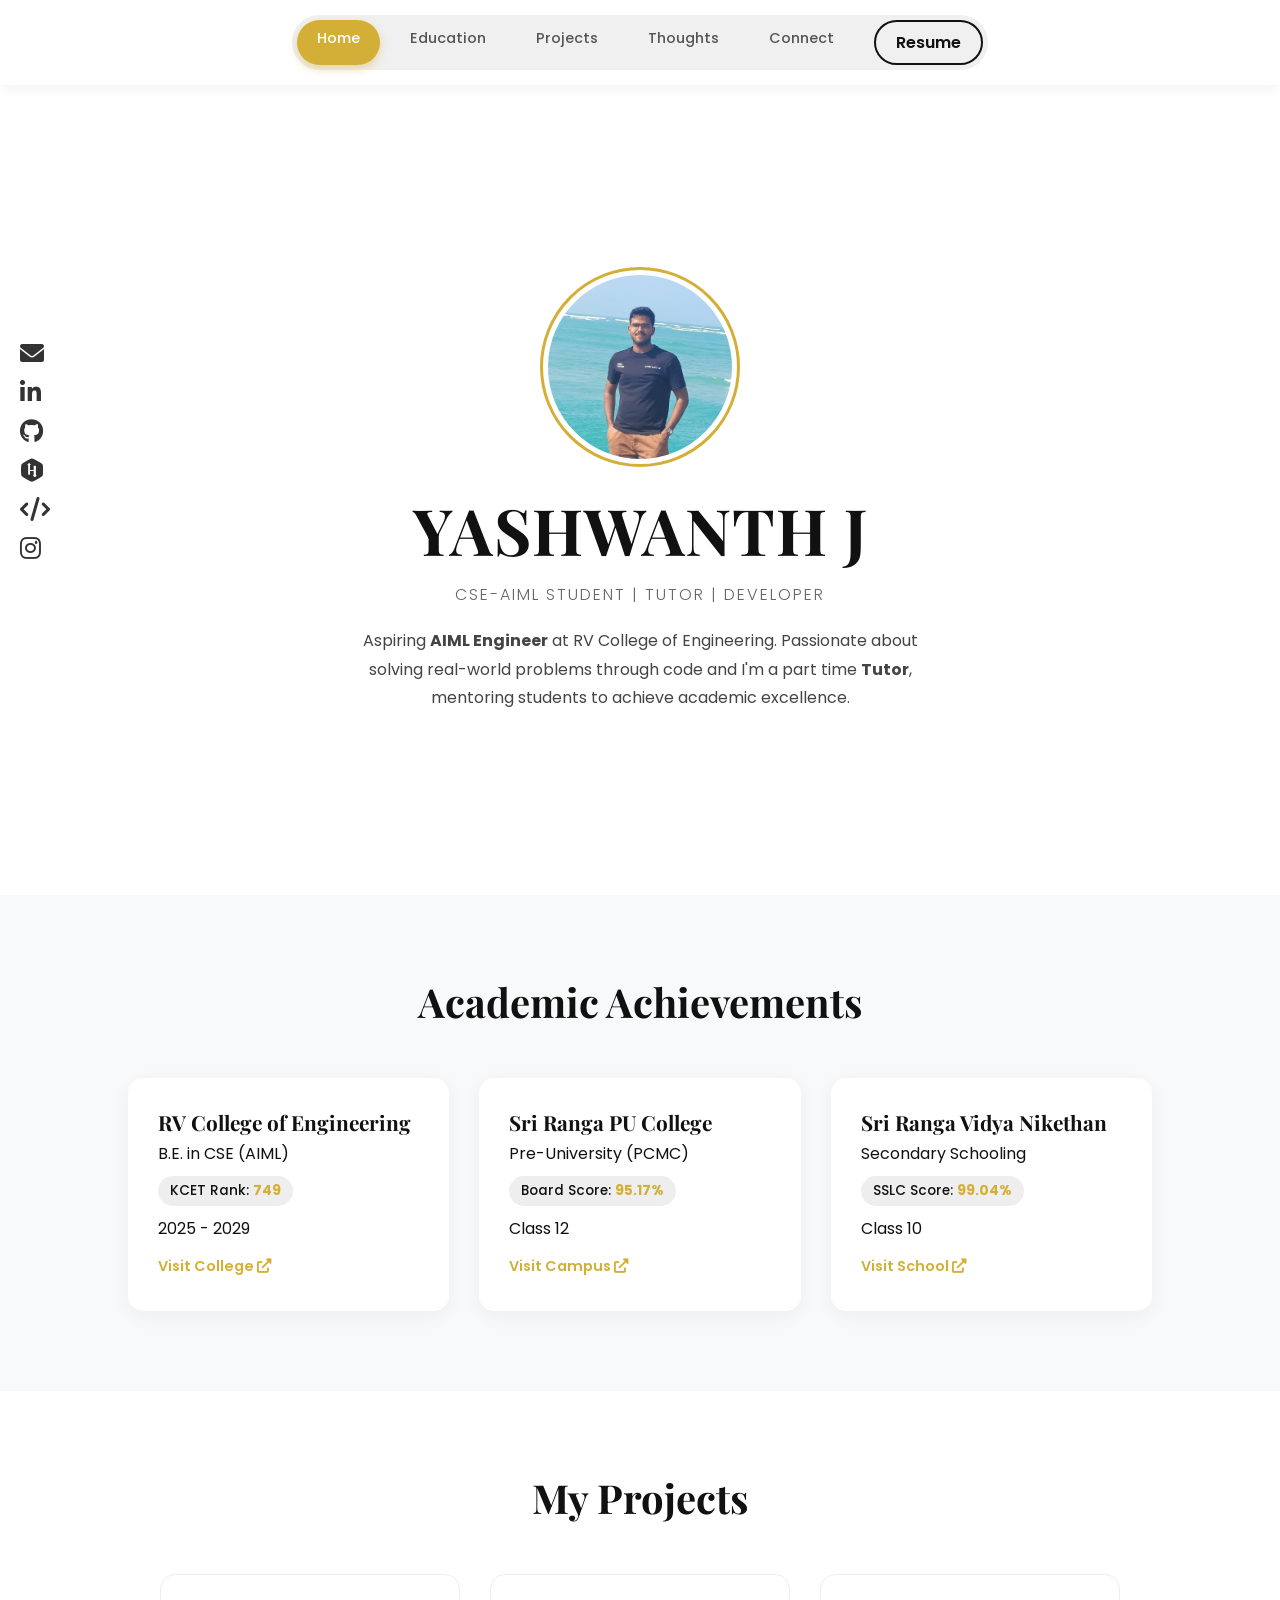
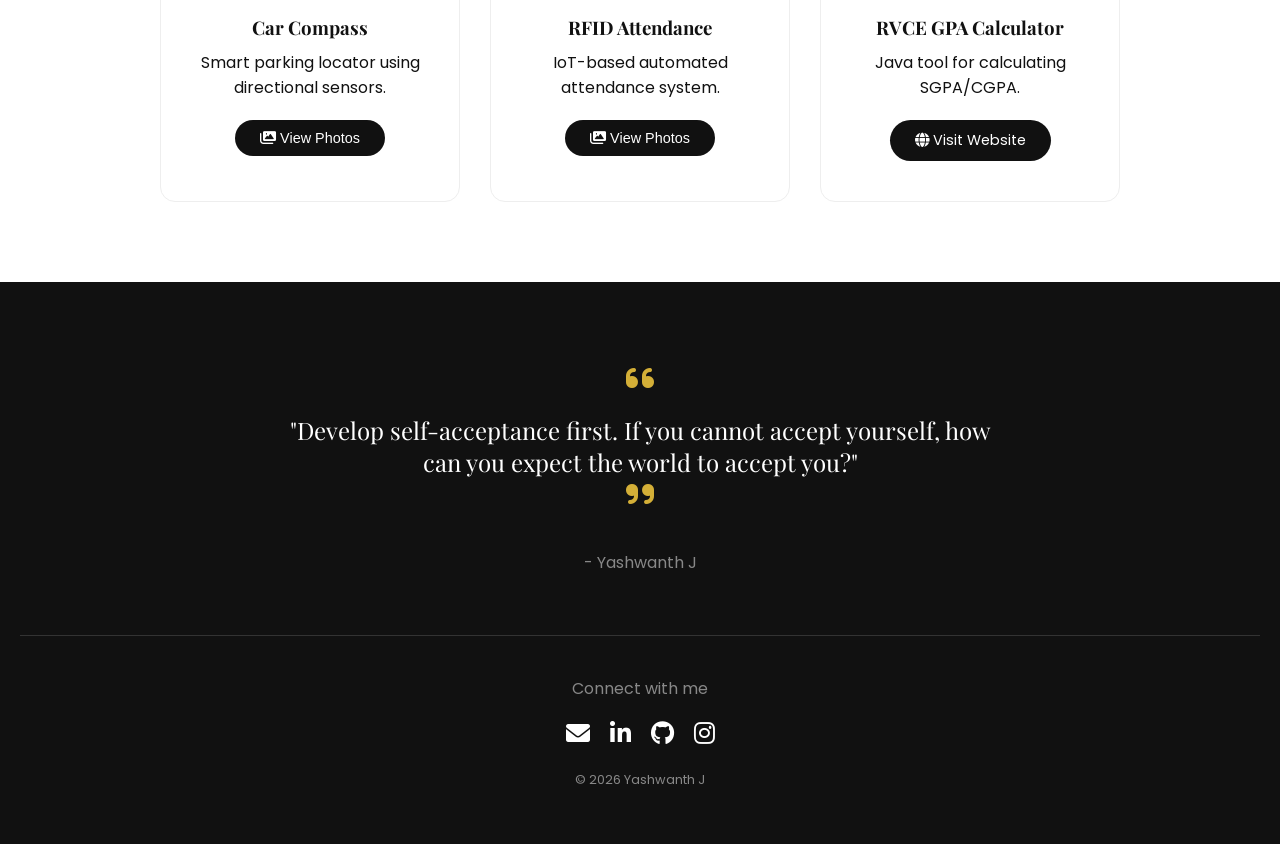
==== index.html @ eb854ade "Add files via upload" ====
<!DOCTYPE html>
<html lang="en">
<head>
    <meta charset="UTF-8">
    <meta name="viewport" content="width=device-width, initial-scale=1.0">
    <title>Yashwanth J | Portfolio</title>
    <link rel="preconnect" href="https://fonts.googleapis.com">
    <link rel="preconnect" href="https://fonts.gstatic.com" crossorigin>
    <link href="https://fonts.googleapis.com/css2?family=Playfair+Display:wght@700;900&family=Poppins:wght@300;400;500;600&display=swap" rel="stylesheet">
    
    <link rel="stylesheet" href="style.css">
    <link rel="stylesheet" href="https://cdnjs.cloudflare.com/ajax/libs/font-awesome/6.0.0/css/all.min.css">
</head>
<body>

    <div class="social-sidebar">
       <a href="https://mail.google.com/mail/?view=cm&fs=1&to=yashwanthjrvce@gmail.com" target="_blank" class="social-item">
    <i class="fas fa-envelope"></i> <span class="platform-name">Gmail</span>
</a>
        <a href="https://www.linkedin.com/in/yashwanth-j-852555387/" target="_blank" class="social-item">
            <i class="fab fa-linkedin-in"></i> <span class="platform-name">LinkedIn</span>
        </a>
        <a href="https://github.com/YASHWANTH-J-HACKER" target="_blank" class="social-item">
            <i class="fab fa-github"></i> <span class="platform-name">GitHub</span>
        </a>
        <a href="https://www.hackerrank.com/profile/yashwanthj_ci25" target="_blank" class="social-item">
            <i class="fab fa-hackerrank"></i> <span class="platform-name">HackerRank</span>
        </a>
        <a href="https://leetcode.com/u/the_hacker_yashwanth/" target="_blank" class="social-item">
            <i class="fas fa-code"></i> <span class="platform-name">LeetCode</span>
        </a>
        <a href="https://www.instagram.com/i_am_yashwanth_j/" target="_blank" class="social-item">
            <i class="fab fa-instagram"></i> <span class="platform-name">Instagram</span>
        </a>
    </div>

    <nav class="top-nav">
        <div class="nav-links">
            <a href="#home" class="nav-btn active">Home</a>
            <a href="#education" class="nav-btn">Education</a>
            <a href="#projects" class="nav-btn">Projects</a>
            <a href="#quote" class="nav-btn">Thoughts</a>
            <a href="#connect" class="nav-btn">Connect</a>
            <a href="resume.pdf" target="_blank" class="nav-resume">Resume</a>
        </div>
    </nav>

    <section id="home" class="hero-section">
        <div class="profile-container">
            <img src="profile.jpg" alt="Yashwanth J" class="main-photo">
        </div>
        <h1 class="bulky-name">YASHWANTH J</h1>
        <p class="tagline">CSE-AIML Student | Tutor | Developer</p>
        <p class="bio-text">
            Aspiring <b>AIML Engineer</b> at RV College of Engineering. 
            Passionate about solving real-world problems through code and I'm a part time <strong>Tutor</strong>, mentoring students to achieve academic excellence.
        </p>
    </section>
    
    <section id="education">
        <h2 class="section-title">Academic Achievements</h2>
        <div class="edu-grid">
            <div class="edu-card">
                <h3>RV College of Engineering</h3>
                <p class="degree">B.E. in CSE (AIML)</p>
                <div class="score-badge">KCET Rank: <b>749</b></div>
                <p class="year">2025 - 2029</p>
                <a href="https://rvce.edu.in" target="_blank" class="visit-btn">Visit College <i class="fas fa-external-link-alt"></i></a>
            </div>

            <div class="edu-card">
                <h3>Sri Ranga PU College</h3>
                <p class="degree">Pre-University (PCMC)</p>
                <div class="score-badge">Board Score: <b>95.17%</b></div>
                <p class="year">Class 12</p>
                <a href="https://www.uniapply.com/school/sri-ranga-pu-college-tdasarahalli-bangalore/" target="_blank" class="visit-btn">Visit Campus <i class="fas fa-external-link-alt"></i></a>
            </div>

            <div class="edu-card">
                <h3>Sri Ranga Vidya Nikethan</h3>
                <p class="degree">Secondary Schooling</p>
                <div class="score-badge">SSLC Score: <b>99.04%</b></div>
                <p class="year">Class 10</p>
                <a href="https://srvngroup.com/" target="_blank" class="visit-btn">Visit School <i class="fas fa-external-link-alt"></i></a>
            </div>
        </div>
    </section>

    <section id="projects">
        <h2 class="section-title">My Projects</h2>
        <div class="projects-container">
            
            <div class="project-box">
                <h3>Car Compass</h3>
                <p>Smart parking locator using directional sensors.</p>
                <button class="btn-action" onclick="openModal('modal-compass')">
                    <i class="fas fa-images"></i> View Photos
                </button>
            </div>

            <div class="project-box">
                <h3>RFID Attendance</h3>
                <p>IoT-based automated attendance system.</p>
                <button class="btn-action" onclick="openModal('modal-rfid')">
                    <i class="fas fa-images"></i> View Photos
                </button>
            </div>

            <div class="project-box">
                <h3>RVCE GPA Calculator</h3>
                <p>Java tool for calculating SGPA/CGPA.</p>
                <a href="https://yashwanth-j-hacker.github.io/RVCE-Gpa-Calculator/" target="_blank" class="btn-action link-btn">
                    <i class="fas fa-globe"></i> Visit Website
                </a>
            </div>
        </div>
    </section>

    <section id="quote" class="quote-section">
        <div class="quote-box">
            <i class="fas fa-quote-left quote-icon"></i>
            <p>
                "Develop self-acceptance first. If you cannot accept yourself, 
                how can you expect the world to accept you?"
            </p>
            <i class="fas fa-quote-right quote-icon"></i>
            
            <span>- Yashwanth J</span>
        </div>

        <div class="footer-socials" id="connect">
            <p>Connect with me</p>
            <div class="footer-icons">
                <a href="mailto:yashwanthjrvce@gmail.com"><i class="fas fa-envelope"></i></a>
                <a href="https://www.linkedin.com/in/yashwanth-j-852555387/" target="_blank"><i class="fab fa-linkedin-in"></i></a>
                <a href="https://github.com/YASHWANTH-J-HACKER" target="_blank"><i class="fab fa-github"></i></a>
                <a href="https://www.instagram.com/i_am_yashwanth_j/" target="_blank"><i class="fab fa-instagram"></i></a>
            </div>
            <p class="copyright">&copy; 2026 Yashwanth J</p>
        </div>
    </section>

    <div id="modal-compass" class="modal">
        <div class="modal-content">
            <span class="close-btn" onclick="closeModal('modal-compass')">&times;</span>
            <h2>Car Compass Gallery</h2>
            <div class="gallery-grid">
                <img src="carcompass1.jpg" alt="Compass Circuit">
                <img src="carcompass2.jpg" alt="Compass Prototype">
            </div>
        </div>
    </div>

    <div id="modal-rfid" class="modal">
        <div class="modal-content">
            <span class="close-btn" onclick="closeModal('modal-rfid')">&times;</span>
            <h2>RFID Gallery</h2>
            <div class="gallery-grid">
                <img src="rfid1.jpg" alt="RFID Hardware">
                <img src="rfid2.jpg" alt="RFID Output">
            </div>
        </div>
    </div>

    <script src="script.js"></script>
</body>
</html>
---- style.css ----
/* --- GLOBAL --- */
:root {
    --bg-color: #ffffff;
    --text-color: #111;
    --gold: #d4af37; /* The "Necessary Color" */
    --gold-light: #f4e8c1;
    --gray-bg: #f8f9fa;
    --font-head: 'Playfair Display', serif;
    --font-body: 'Poppins', sans-serif;
}

* { margin: 0; padding: 0; box-sizing: border-box; }
html { scroll-behavior: smooth; }

body {
    font-family: var(--font-body);
    background: var(--bg-color);
    color: var(--text-color);
}

/* --- FANCY TOP NAVIGATION --- */
.top-nav {
    position: sticky;
    top: 0;
    background: rgba(255, 255, 255, 0.95);
    padding: 15px 0;
    box-shadow: 0 4px 15px rgba(0,0,0,0.05);
    z-index: 1000;
    display: flex;
    justify-content: center;
}

.nav-links {
    display: flex;
    gap: 10px;
    background: #f0f0f0;
    padding: 5px;
    border-radius: 30px; /* Pill shape container */
}

.nav-btn {
    text-decoration: none;
    color: #555;
    padding: 8px 20px;
    border-radius: 25px;
    font-weight: 500;
    transition: 0.4s ease;
    font-size: 0.9rem;
}

/* Fancy Hover & Active States */
.nav-btn:hover {
    color: var(--gold);
    background: white;
}

.nav-btn.active {
    background: var(--gold); /* Colored when pressed/active */
    color: white;
    box-shadow: 0 4px 10px rgba(212, 175, 55, 0.4);
}

.nav-resume {
    text-decoration: none;
    color: var(--text-color);
    padding: 8px 20px;
    border: 2px solid var(--text-color);
    border-radius: 25px;
    font-weight: 600;
    margin-left: 10px;
    transition: 0.3s;
}
.nav-resume:hover { background: var(--text-color); color: white; }

/* --- SIDEBAR WITH TOOLTIPS --- */
.social-sidebar {
    position: fixed;
    left: 20px;
    top: 50%;
    transform: translateY(-50%);
    display: flex;
    flex-direction: column;
    gap: 15px;
    z-index: 900;
}

.social-item {
    display: flex;
    align-items: center;
    text-decoration: none;
    color: #333;
    font-size: 1.5rem;
    transition: 0.3s;
    position: relative;
}

.social-item i { transition: 0.3s; }
.social-item:hover i { color: var(--gold); transform: scale(1.2); }

/* The Tooltip (Hidden by default) */
.platform-name {
    position: absolute;
    left: 40px;
    background: #333;
    color: #fff;
    padding: 5px 10px;
    border-radius: 5px;
    font-size: 0.8rem;
    font-family: var(--font-body);
    opacity: 0;
    pointer-events: none;
    transform: translateX(-10px);
    transition: 0.3s ease;
    white-space: nowrap;
}

/* Show tooltip on hover */
.social-item:hover .platform-name {
    opacity: 1;
    transform: translateX(0);
}

/* --- HERO --- */
.hero-section {
    min-height: 90vh;
    display: flex; flex-direction: column; align-items: center; justify-content: center;
    text-align: center; padding: 20px;
}
.profile-container {
    width: 200px; height: 200px; margin-bottom: 20px;
    border-radius: 50%; padding: 5px; border: 3px solid var(--gold);
}
.main-photo { width: 100%; height: 100%; border-radius: 50%; object-fit: cover; }
.bulky-name { font-family: var(--font-head); font-size: 4rem; margin-bottom: 10px; letter-spacing: 1px; }
.tagline { color: #666; margin-bottom: 20px; font-weight: 300; letter-spacing: 2px; text-transform: uppercase; }
.bio-text { max-width: 600px; color: #444; line-height: 1.8; }

/* --- EDUCATION --- */
#education { background: var(--gray-bg); padding: 80px 10%; text-align: center; }
.section-title { font-family: var(--font-head); font-size: 2.5rem; margin-bottom: 50px; }

.edu-grid { display: grid; grid-template-columns: repeat(auto-fit, minmax(300px, 1fr)); gap: 30px; }

.edu-card {
    background: white; padding: 30px; border-radius: 15px;
    box-shadow: 0 5px 20px rgba(0,0,0,0.05); text-align: left;
    transition: 0.3s; border-bottom: 3px solid transparent;
}
.edu-card:hover { transform: translateY(-5px); border-bottom-color: var(--gold); }
.edu-card h3 { font-size: 1.3rem; margin-bottom: 5px; font-family: var(--font-head); }
.score-badge { display: inline-block; background: #eee; padding: 5px 12px; border-radius: 20px; font-size: 0.85rem; margin: 10px 0; font-weight: 500; }
.score-badge b { color: var(--gold); }

/* Visit Button in Education */
.visit-btn {
    display: inline-block; margin-top: 15px; text-decoration: none;
    color: var(--gold); font-weight: 600; font-size: 0.9rem; transition: 0.3s;
}
.visit-btn:hover { color: #333; transform: translateX(5px); }

/* --- PROJECTS --- */
#projects { padding: 80px 10%; text-align: center; }
.projects-container { display: flex; flex-wrap: wrap; justify-content: center; gap: 30px; }

.project-box {
    width: 300px; padding: 40px 20px; background: white;
    border: 1px solid #eee; border-radius: 15px; transition: 0.3s;
}
.project-box:hover { border-color: var(--gold); box-shadow: 0 10px 30px rgba(0,0,0,0.1); }
.project-box h3 { font-family: var(--font-head); margin-bottom: 10px; }

.btn-action {
    margin-top: 20px; padding: 10px 25px; background: #111; color: white;
    border: none; border-radius: 50px; cursor: pointer; text-decoration: none;
    display: inline-block; font-size: 0.9rem; transition: 0.3s;
}
.btn-action:hover { background: var(--gold); color: white; transform: translateY(-2px); }

/* --- FOOTER & THOUGHTS --- */
.quote-section { background: #111; color: white; padding: 80px 20px 40px; text-align: center; }
.quote-box { max-width: 700px; margin: 0 auto 60px; font-family: var(--font-head); font-size: 1.5rem; }
.quote-icon { color: var(--gold); font-size: 2rem; display: block; margin-bottom: 20px; }
.quote-box span { display: block; margin-top: 20px; font-size: 1rem; color: #888; font-family: var(--font-body); }

/* Footer Socials */
.footer-socials { border-top: 1px solid #333; padding-top: 40px; }
.footer-socials p { color: #888; margin-bottom: 15px; }
.footer-icons { display: flex; justify-content: center; gap: 20px; margin-bottom: 20px; }
.footer-icons a { color: white; font-size: 1.5rem; transition: 0.3s; }
.footer-icons a:hover { color: var(--gold); }
.copyright { font-size: 0.8rem; color: #555; }

/* --- MODAL --- */
.modal { display: none; position: fixed; z-index: 2000; left: 0; top: 0; width: 100%; height: 100%; background: rgba(0,0,0,0.9); }
.modal-content { background: white; margin: 10% auto; padding: 20px; width: 80%; max-width: 800px; border-radius: 10px; position: relative; text-align: center; }
.close-btn { position: absolute; right: 20px; top: 10px; font-size: 30px; cursor: pointer; color: #aaa; }
.close-btn:hover { color: #000; }
.gallery-grid { display: grid; grid-template-columns: 1fr 1fr; gap: 15px; margin-top: 20px; }
.gallery-grid img { width: 100%; border-radius: 5px; }

/* Mobile */
@media (max-width: 768px) {
    .social-sidebar { display: none; } /* Hide side social on mobile */
    .bulky-name { font-size: 2.5rem; }
    .nav-links { gap: 5px; font-size: 0.8rem; }
    .nav-btn { padding: 6px 12px; }
}
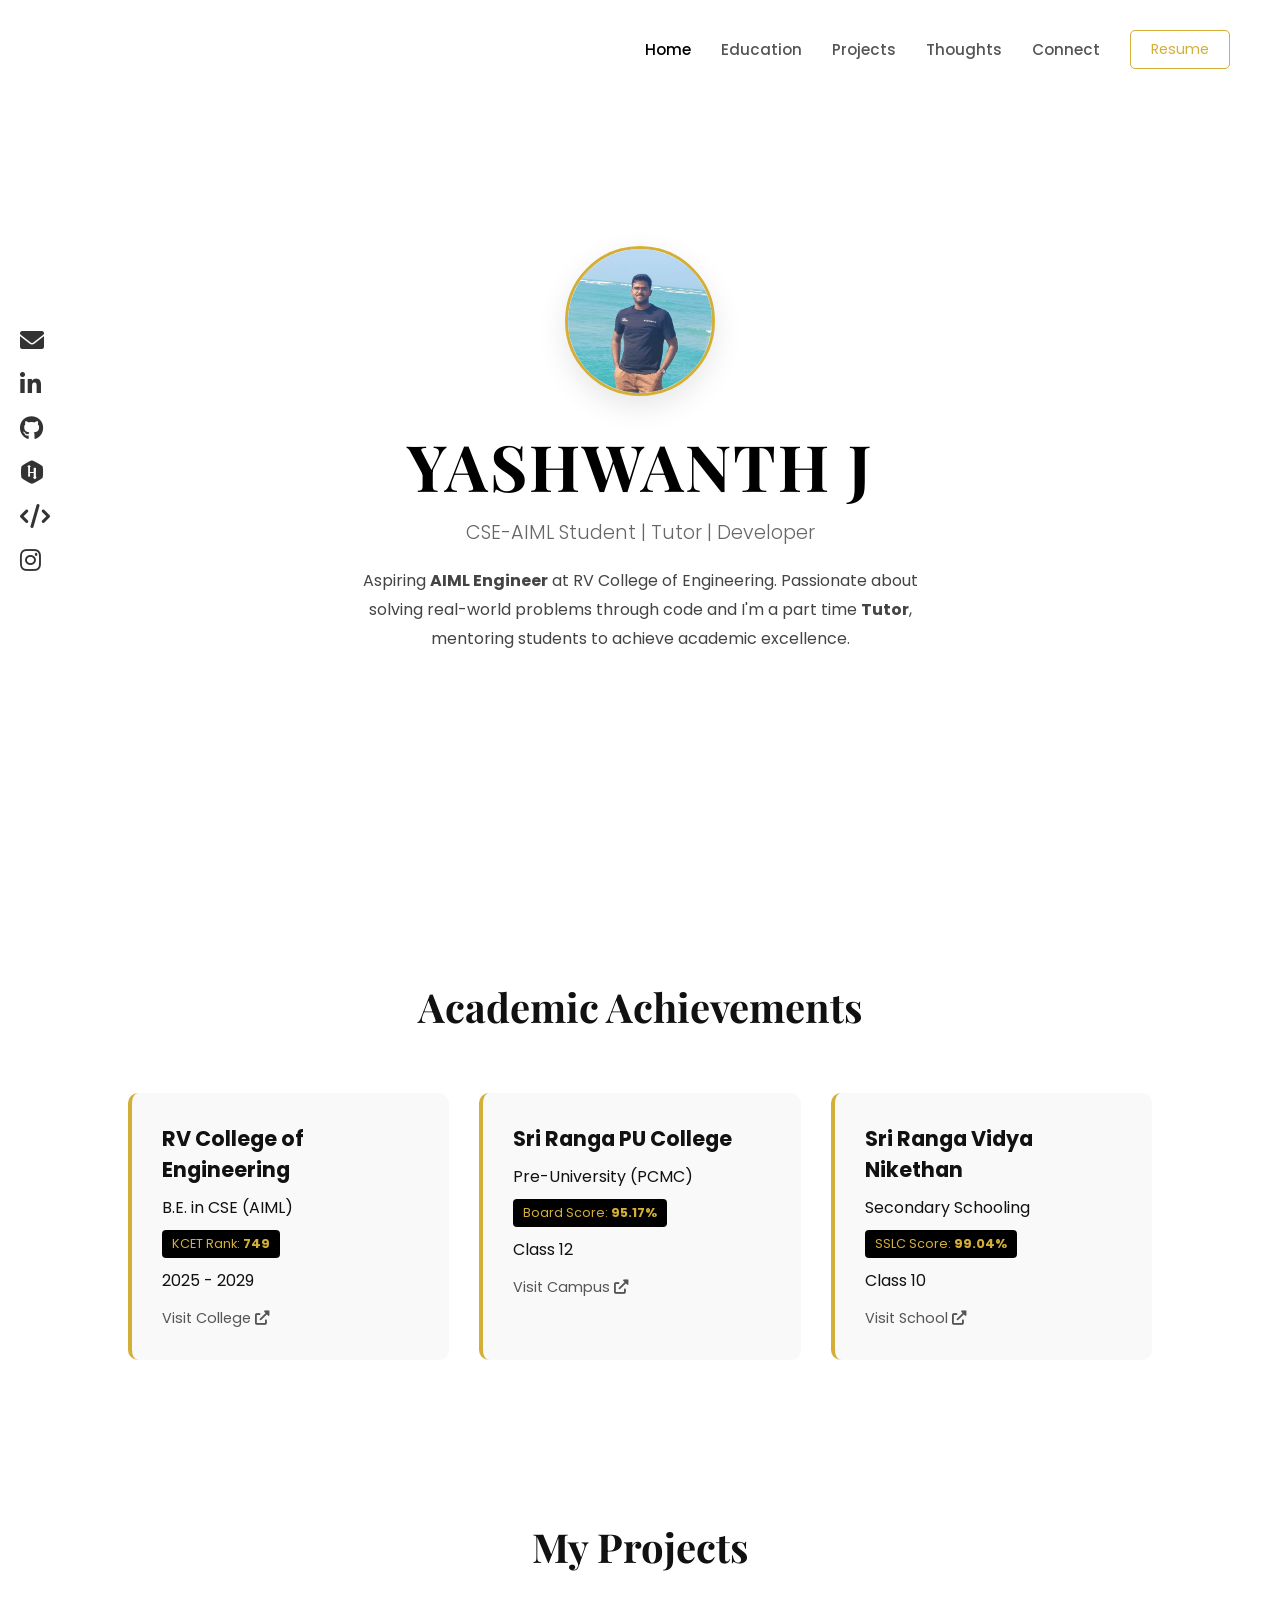
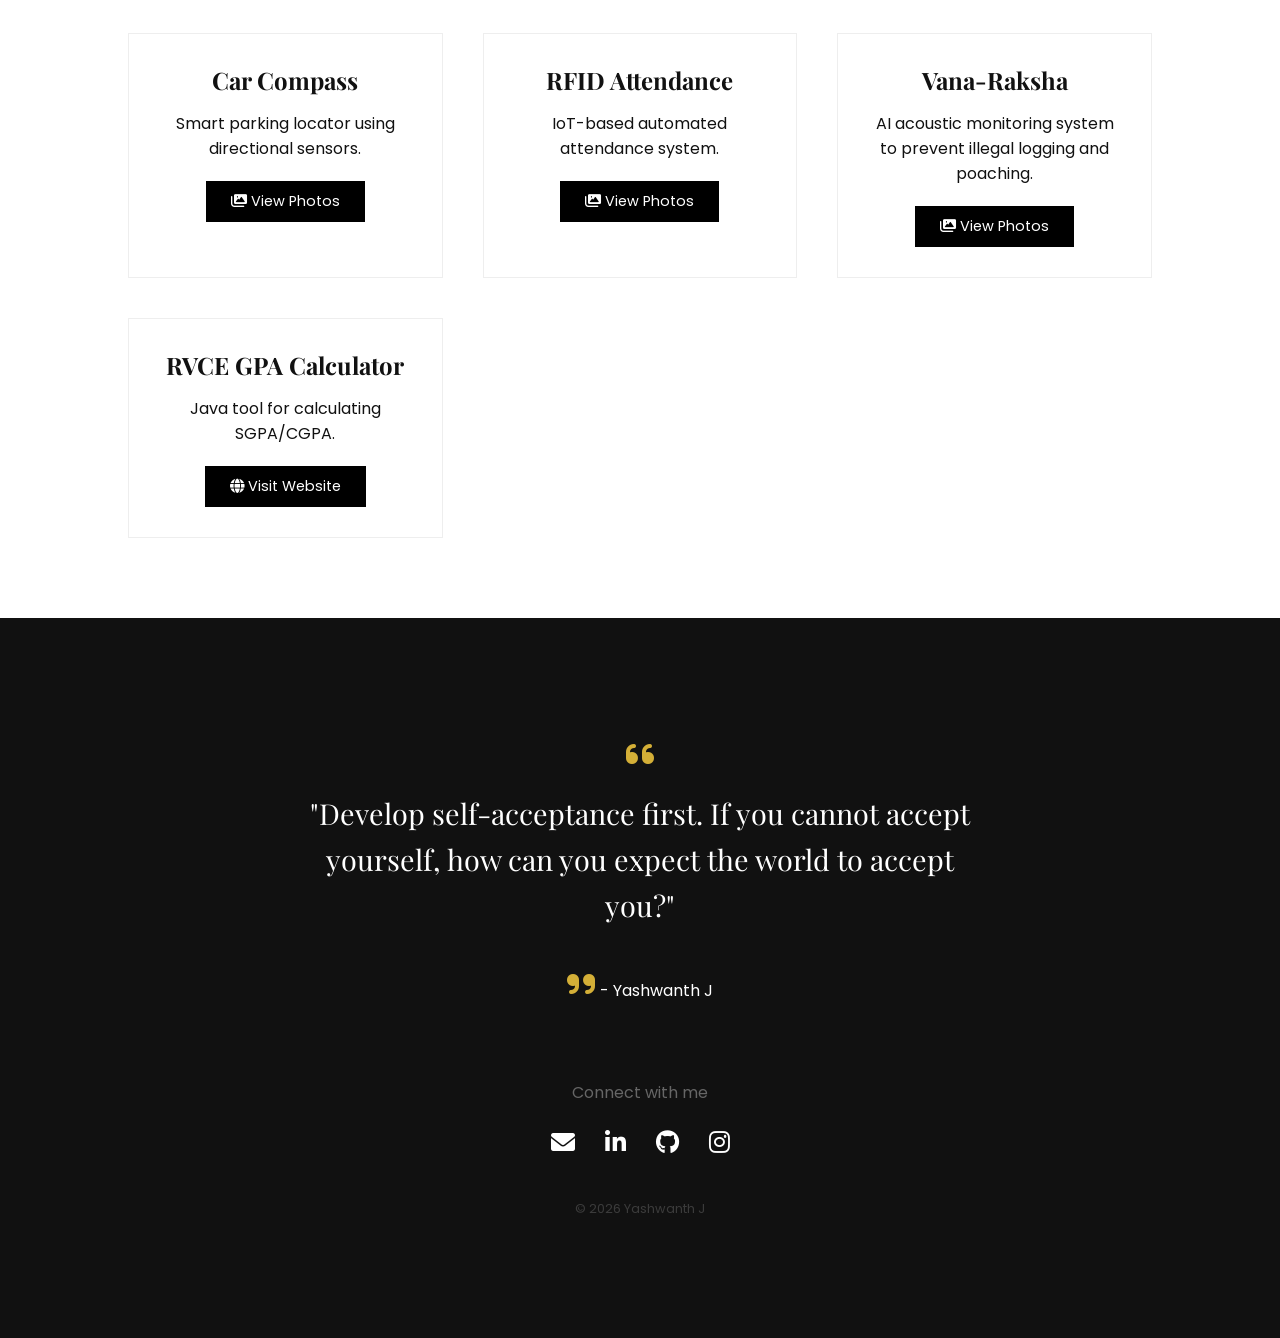
==== commit b95d7078: "Update portfolio with new project 'Vana-Raksha' Added new project 'Vana-Raksha' to the portfolio sec" ====
--- a/index.html
+++ b/index.html
@@ -107,6 +107,14 @@
             </div>
 
             <div class="project-box">
+                <h3>Vana-Raksha</h3>
+                <p>AI acoustic monitoring system to prevent illegal logging and poaching.</p>
+                <button class="btn-action" onclick="openModal('modal-vanraksha')">
+                    <i class="fas fa-images"></i> View Photos
+                </button>
+            </div>
+
+            <div class="project-box">
                 <h3>RVCE GPA Calculator</h3>
                 <p>Java tool for calculating SGPA/CGPA.</p>
                 <a href="https://yashwanth-j-hacker.github.io/RVCE-Gpa-Calculator/" target="_blank" class="btn-action link-btn">
@@ -162,6 +170,18 @@
         </div>
     </div>
 
+    <div id="modal-vanraksha" class="modal">
+        <div class="modal-content">
+            <span class="close-btn" onclick="closeModal('modal-vanraksha')">&times;</span>
+            <h2>Vana-Raksha Project Gallery</h2>
+            <div class="gallery-grid" style="grid-template-columns: repeat(auto-fit, minmax(200px, 1fr));">
+                <img src="vanraksha1.png" alt="Acoustic Data Analytics & Performance Curves">
+                <img src="vanraksha2.png" alt="Edge-AI Machine Learning Matrix Validation">
+                <img src="vanraksha3.png" alt="Acoustic AI Threat Classification Verdict">
+            </div>
+        </div>
+    </div>
+
     <script src="script.js"></script>
 </body>
-</html>+</html>
--- a/style.css
+++ b/style.css
@@ -1,78 +1,27 @@
-/* --- GLOBAL --- */
+/* --- GLOBAL VARIABLES --- */
 :root {
     --bg-color: #ffffff;
     --text-color: #111;
-    --gold: #d4af37; /* The "Necessary Color" */
-    --gold-light: #f4e8c1;
-    --gray-bg: #f8f9fa;
-    --font-head: 'Playfair Display', serif;
-    --font-body: 'Poppins', sans-serif;
-}
-
-* { margin: 0; padding: 0; box-sizing: border-box; }
-html { scroll-behavior: smooth; }
+    --gold: #d4af37;
+    --light-gray: #f9f9f9;
+}
+
+/* --- RESET & FONTS --- */
+* {
+    margin: 0;
+    padding: 0;
+    box-sizing: border-box;
+    font-family: 'Poppins', sans-serif;
+    scroll-behavior: smooth;
+}
 
 body {
-    font-family: var(--font-body);
     background: var(--bg-color);
     color: var(--text-color);
-}
-
-/* --- FANCY TOP NAVIGATION --- */
-.top-nav {
-    position: sticky;
-    top: 0;
-    background: rgba(255, 255, 255, 0.95);
-    padding: 15px 0;
-    box-shadow: 0 4px 15px rgba(0,0,0,0.05);
-    z-index: 1000;
-    display: flex;
-    justify-content: center;
-}
-
-.nav-links {
-    display: flex;
-    gap: 10px;
-    background: #f0f0f0;
-    padding: 5px;
-    border-radius: 30px; /* Pill shape container */
-}
-
-.nav-btn {
-    text-decoration: none;
-    color: #555;
-    padding: 8px 20px;
-    border-radius: 25px;
-    font-weight: 500;
-    transition: 0.4s ease;
-    font-size: 0.9rem;
-}
-
-/* Fancy Hover & Active States */
-.nav-btn:hover {
-    color: var(--gold);
-    background: white;
-}
-
-.nav-btn.active {
-    background: var(--gold); /* Colored when pressed/active */
-    color: white;
-    box-shadow: 0 4px 10px rgba(212, 175, 55, 0.4);
-}
-
-.nav-resume {
-    text-decoration: none;
-    color: var(--text-color);
-    padding: 8px 20px;
-    border: 2px solid var(--text-color);
-    border-radius: 25px;
-    font-weight: 600;
-    margin-left: 10px;
-    transition: 0.3s;
-}
-.nav-resume:hover { background: var(--text-color); color: white; }
-
-/* --- SIDEBAR WITH TOOLTIPS --- */
+    overflow-x: hidden; /* Prevent horizontal scroll on desktop */
+}
+
+/* --- SOCIAL SIDEBAR (DESKTOP) --- */
 .social-sidebar {
     position: fixed;
     left: 20px;
@@ -80,128 +29,392 @@
     transform: translateY(-50%);
     display: flex;
     flex-direction: column;
-    gap: 15px;
-    z-index: 900;
+    gap: 20px;
+    z-index: 100;
 }
 
 .social-item {
-    display: flex;
-    align-items: center;
     text-decoration: none;
     color: #333;
     font-size: 1.5rem;
-    transition: 0.3s;
-    position: relative;
-}
-
-.social-item i { transition: 0.3s; }
-.social-item:hover i { color: var(--gold); transform: scale(1.2); }
-
-/* The Tooltip (Hidden by default) */
+    transition: all 0.3s ease;
+    display: flex;
+    align-items: center;
+    gap: 10px;
+}
+
 .platform-name {
-    position: absolute;
-    left: 40px;
-    background: #333;
-    color: #fff;
-    padding: 5px 10px;
-    border-radius: 5px;
-    font-size: 0.8rem;
-    font-family: var(--font-body);
+    font-size: 0.9rem;
+    font-weight: 500;
     opacity: 0;
+    transform: translateX(-10px);
+    transition: all 0.3s ease;
+    white-space: nowrap;
     pointer-events: none;
-    transform: translateX(-10px);
-    transition: 0.3s ease;
-    white-space: nowrap;
-}
-
-/* Show tooltip on hover */
+}
+
+.social-item:hover {
+    color: var(--gold);
+    transform: translateX(5px);
+}
+
 .social-item:hover .platform-name {
     opacity: 1;
     transform: translateX(0);
 }
 
-/* --- HERO --- */
+/* --- TOP NAVIGATION --- */
+.top-nav {
+    position: absolute;
+    top: 0;
+    right: 0;
+    padding: 30px 50px;
+    width: 100%;
+    display: flex;
+    justify-content: flex-end;
+    z-index: 10;
+}
+
+.nav-links {
+    display: flex;
+    gap: 30px;
+    align-items: center;
+}
+
+.nav-btn {
+    text-decoration: none;
+    color: #555;
+    font-weight: 500;
+    font-size: 0.95rem;
+    transition: color 0.3s;
+}
+
+.nav-btn:hover, .nav-btn.active {
+    color: #000;
+}
+
+.nav-resume {
+    text-decoration: none;
+    color: var(--gold);
+    border: 1px solid var(--gold);
+    padding: 8px 20px;
+    border-radius: 5px;
+    transition: all 0.3s;
+    font-size: 0.9rem;
+}
+
+.nav-resume:hover {
+    background: var(--gold);
+    color: #fff;
+}
+
+/* --- HERO SECTION --- */
 .hero-section {
-    min-height: 90vh;
-    display: flex; flex-direction: column; align-items: center; justify-content: center;
-    text-align: center; padding: 20px;
-}
+    height: 100vh;
+    display: flex;
+    flex-direction: column;
+    justify-content: center;
+    align-items: center;
+    text-align: center;
+    padding: 0 20px;
+}
+
 .profile-container {
-    width: 200px; height: 200px; margin-bottom: 20px;
-    border-radius: 50%; padding: 5px; border: 3px solid var(--gold);
-}
-.main-photo { width: 100%; height: 100%; border-radius: 50%; object-fit: cover; }
-.bulky-name { font-family: var(--font-head); font-size: 4rem; margin-bottom: 10px; letter-spacing: 1px; }
-.tagline { color: #666; margin-bottom: 20px; font-weight: 300; letter-spacing: 2px; text-transform: uppercase; }
-.bio-text { max-width: 600px; color: #444; line-height: 1.8; }
-
-/* --- EDUCATION --- */
-#education { background: var(--gray-bg); padding: 80px 10%; text-align: center; }
-.section-title { font-family: var(--font-head); font-size: 2.5rem; margin-bottom: 50px; }
-
-.edu-grid { display: grid; grid-template-columns: repeat(auto-fit, minmax(300px, 1fr)); gap: 30px; }
+    margin-bottom: 20px;
+}
+
+.main-photo {
+    width: 150px;
+    height: 150px;
+    border-radius: 50%;
+    object-fit: cover;
+    border: 3px solid var(--gold);
+    box-shadow: 0 10px 30px rgba(0,0,0,0.1);
+}
+
+.bulky-name {
+    font-family: 'Playfair Display', serif;
+    font-size: 4rem;
+    letter-spacing: 2px;
+    margin-bottom: 10px;
+    color: #000;
+}
+
+.tagline {
+    font-size: 1.2rem;
+    color: #666;
+    margin-bottom: 20px;
+    font-weight: 300;
+}
+
+.bio-text {
+    max-width: 600px;
+    line-height: 1.8;
+    color: #444;
+}
+
+/* --- GENERAL SECTIONS --- */
+section {
+    padding: 80px 10%;
+}
+
+.section-title {
+    font-family: 'Playfair Display', serif;
+    font-size: 2.5rem;
+    text-align: center;
+    margin-bottom: 60px;
+}
+
+/* --- EDUCATION GRID --- */
+.edu-grid {
+    display: grid;
+    grid-template-columns: repeat(auto-fit, minmax(300px, 1fr));
+    gap: 30px;
+}
 
 .edu-card {
-    background: white; padding: 30px; border-radius: 15px;
-    box-shadow: 0 5px 20px rgba(0,0,0,0.05); text-align: left;
-    transition: 0.3s; border-bottom: 3px solid transparent;
-}
-.edu-card:hover { transform: translateY(-5px); border-bottom-color: var(--gold); }
-.edu-card h3 { font-size: 1.3rem; margin-bottom: 5px; font-family: var(--font-head); }
-.score-badge { display: inline-block; background: #eee; padding: 5px 12px; border-radius: 20px; font-size: 0.85rem; margin: 10px 0; font-weight: 500; }
-.score-badge b { color: var(--gold); }
-
-/* Visit Button in Education */
+    background: var(--light-gray);
+    padding: 30px;
+    border-radius: 10px;
+    border-left: 4px solid var(--gold);
+    transition: transform 0.3s;
+}
+
+.edu-card:hover {
+    transform: translateY(-5px);
+}
+
+.edu-card h3 {
+    margin-bottom: 10px;
+    font-size: 1.3rem;
+}
+
+.score-badge {
+    display: inline-block;
+    background: #000;
+    color: var(--gold);
+    padding: 5px 10px;
+    border-radius: 4px;
+    font-size: 0.8rem;
+    margin: 10px 0;
+}
+
 .visit-btn {
-    display: inline-block; margin-top: 15px; text-decoration: none;
-    color: var(--gold); font-weight: 600; font-size: 0.9rem; transition: 0.3s;
-}
-.visit-btn:hover { color: #333; transform: translateX(5px); }
+    display: inline-block;
+    margin-top: 15px;
+    text-decoration: none;
+    color: #555;
+    font-size: 0.9rem;
+    border-bottom: 1px solid transparent;
+}
+
+.visit-btn:hover {
+    color: var(--gold);
+    border-color: var(--gold);
+}
 
 /* --- PROJECTS --- */
-#projects { padding: 80px 10%; text-align: center; }
-.projects-container { display: flex; flex-wrap: wrap; justify-content: center; gap: 30px; }
+.projects-container {
+    display: grid;
+    grid-template-columns: repeat(auto-fit, minmax(300px, 1fr));
+    gap: 40px;
+}
 
 .project-box {
-    width: 300px; padding: 40px 20px; background: white;
-    border: 1px solid #eee; border-radius: 15px; transition: 0.3s;
-}
-.project-box:hover { border-color: var(--gold); box-shadow: 0 10px 30px rgba(0,0,0,0.1); }
-.project-box h3 { font-family: var(--font-head); margin-bottom: 10px; }
+    background: #fff;
+    border: 1px solid #eee;
+    padding: 30px;
+    text-align: center;
+    transition: box-shadow 0.3s;
+}
+
+.project-box:hover {
+    box-shadow: 0 15px 40px rgba(0,0,0,0.08);
+}
+
+.project-box h3 {
+    font-family: 'Playfair Display', serif;
+    font-size: 1.5rem;
+    margin-bottom: 15px;
+}
 
 .btn-action {
-    margin-top: 20px; padding: 10px 25px; background: #111; color: white;
-    border: none; border-radius: 50px; cursor: pointer; text-decoration: none;
-    display: inline-block; font-size: 0.9rem; transition: 0.3s;
-}
-.btn-action:hover { background: var(--gold); color: white; transform: translateY(-2px); }
-
-/* --- FOOTER & THOUGHTS --- */
-.quote-section { background: #111; color: white; padding: 80px 20px 40px; text-align: center; }
-.quote-box { max-width: 700px; margin: 0 auto 60px; font-family: var(--font-head); font-size: 1.5rem; }
-.quote-icon { color: var(--gold); font-size: 2rem; display: block; margin-bottom: 20px; }
-.quote-box span { display: block; margin-top: 20px; font-size: 1rem; color: #888; font-family: var(--font-body); }
-
-/* Footer Socials */
-.footer-socials { border-top: 1px solid #333; padding-top: 40px; }
-.footer-socials p { color: #888; margin-bottom: 15px; }
-.footer-icons { display: flex; justify-content: center; gap: 20px; margin-bottom: 20px; }
-.footer-icons a { color: white; font-size: 1.5rem; transition: 0.3s; }
-.footer-icons a:hover { color: var(--gold); }
-.copyright { font-size: 0.8rem; color: #555; }
-
-/* --- MODAL --- */
-.modal { display: none; position: fixed; z-index: 2000; left: 0; top: 0; width: 100%; height: 100%; background: rgba(0,0,0,0.9); }
-.modal-content { background: white; margin: 10% auto; padding: 20px; width: 80%; max-width: 800px; border-radius: 10px; position: relative; text-align: center; }
-.close-btn { position: absolute; right: 20px; top: 10px; font-size: 30px; cursor: pointer; color: #aaa; }
-.close-btn:hover { color: #000; }
-.gallery-grid { display: grid; grid-template-columns: 1fr 1fr; gap: 15px; margin-top: 20px; }
-.gallery-grid img { width: 100%; border-radius: 5px; }
-
-/* Mobile */
+    margin-top: 20px;
+    padding: 10px 25px;
+    background: #000;
+    color: #fff;
+    border: none;
+    cursor: pointer;
+    transition: background 0.3s;
+    text-decoration: none;
+    display: inline-block;
+    font-size: 0.9rem;
+}
+
+.btn-action:hover {
+    background: var(--gold);
+}
+
+/* --- QUOTE & FOOTER --- */
+.quote-section {
+    background: #111;
+    color: #fff;
+    text-align: center;
+    padding: 100px 20px;
+}
+
+.quote-box {
+    max-width: 700px;
+    margin: 0 auto 60px auto;
+}
+
+.quote-icon {
+    color: var(--gold);
+    font-size: 2rem;
+    display: block;
+    margin: 20px auto;
+}
+
+.quote-box p {
+    font-family: 'Playfair Display', serif;
+    font-size: 1.8rem;
+    line-height: 1.6;
+    margin-bottom: 20px;
+}
+
+.footer-socials p {
+    color: #666;
+    margin-bottom: 20px;
+}
+
+.footer-icons {
+    display: flex;
+    justify-content: center;
+    gap: 30px;
+    margin-bottom: 40px;
+}
+
+.footer-icons a {
+    color: #fff;
+    font-size: 1.5rem;
+    transition: color 0.3s;
+}
+
+.footer-icons a:hover {
+    color: var(--gold);
+}
+
+.copyright {
+    font-size: 0.8rem;
+    opacity: 0.5;
+}
+
+/* --- MODALS --- */
+.modal {
+    display: none; 
+    position: fixed; 
+    z-index: 1000; 
+    left: 0;
+    top: 0;
+    width: 100%; 
+    height: 100%; 
+    background-color: rgba(0,0,0,0.9); 
+}
+
+.modal-content {
+    margin: 5% auto;
+    padding: 20px;
+    width: 80%;
+    max-width: 900px;
+    text-align: center;
+}
+
+.close-btn {
+    color: #fff;
+    float: right;
+    font-size: 40px;
+    font-weight: bold;
+    cursor: pointer;
+}
+
+.gallery-grid {
+    display: flex;
+    justify-content: center;
+    gap: 20px;
+    flex-wrap: wrap;
+    margin-top: 30px;
+}
+
+.gallery-grid img {
+    max-width: 100%;
+    height: 300px;
+    object-fit: cover;
+    border: 2px solid #333;
+}
+
+/* ------------------------------------------------ */
+/* MOBILE RESPONSIVE LOGIC             */
+/* ------------------------------------------------ */
+
 @media (max-width: 768px) {
-    .social-sidebar { display: none; } /* Hide side social on mobile */
+    
+    /* 1. Make Top Nav Scrollable (Like Instagram Stories) */
+    .top-nav {
+        justify-content: flex-start; 
+        overflow-x: auto; 
+        padding: 15px 20px;
+        background: rgba(255,255,255,0.95);
+    }
+
+    .nav-links {
+        gap: 15px;
+        width: 100%;
+        justify-content: flex-start;
+        flex-wrap: nowrap; /* Force single line */
+        white-space: nowrap; /* Prevent text wrapping */
+        padding-bottom: 5px;
+    }
+
+    /* Hide scrollbar for clean look */
+    .nav-links::-webkit-scrollbar { display: none; }
+
+    .nav-btn, .nav-resume {
+        font-size: 0.85rem;
+        padding: 6px 12px;
+    }
+
+    /* 2. Transform Sidebar into Bottom App Bar */
+    .social-sidebar {
+        flex-direction: row; /* Make horizontal */
+        position: fixed;
+        top: auto; 
+        bottom: 0; /* Stick to bottom */
+        left: 0;
+        width: 100%;
+        transform: none; 
+        background: #fff;
+        padding: 12px 0;
+        justify-content: space-evenly; 
+        box-shadow: 0 -2px 10px rgba(0,0,0,0.1); 
+        z-index: 2000;
+        border-top: 1px solid #eee;
+    }
+
+    .social-item {
+        font-size: 1.4rem; 
+        padding: 5px;
+    }
+
+    /* Hide the text labels ("LinkedIn", "GitHub") on mobile */
+    .platform-name {
+        display: none !important; 
+    }
+
+    /* 3. Adjust Hero Text */
     .bulky-name { font-size: 2.5rem; }
-    .nav-links { gap: 5px; font-size: 0.8rem; }
-    .nav-btn { padding: 6px 12px; }
+    
+    /* 4. Add "Safe Area" at bottom so content isn't hidden behind the bar */
+    .hero-section { padding-bottom: 80px; }
+    .projects-container { padding-bottom: 60px; }
+    body { padding-bottom: 60px; }
 }
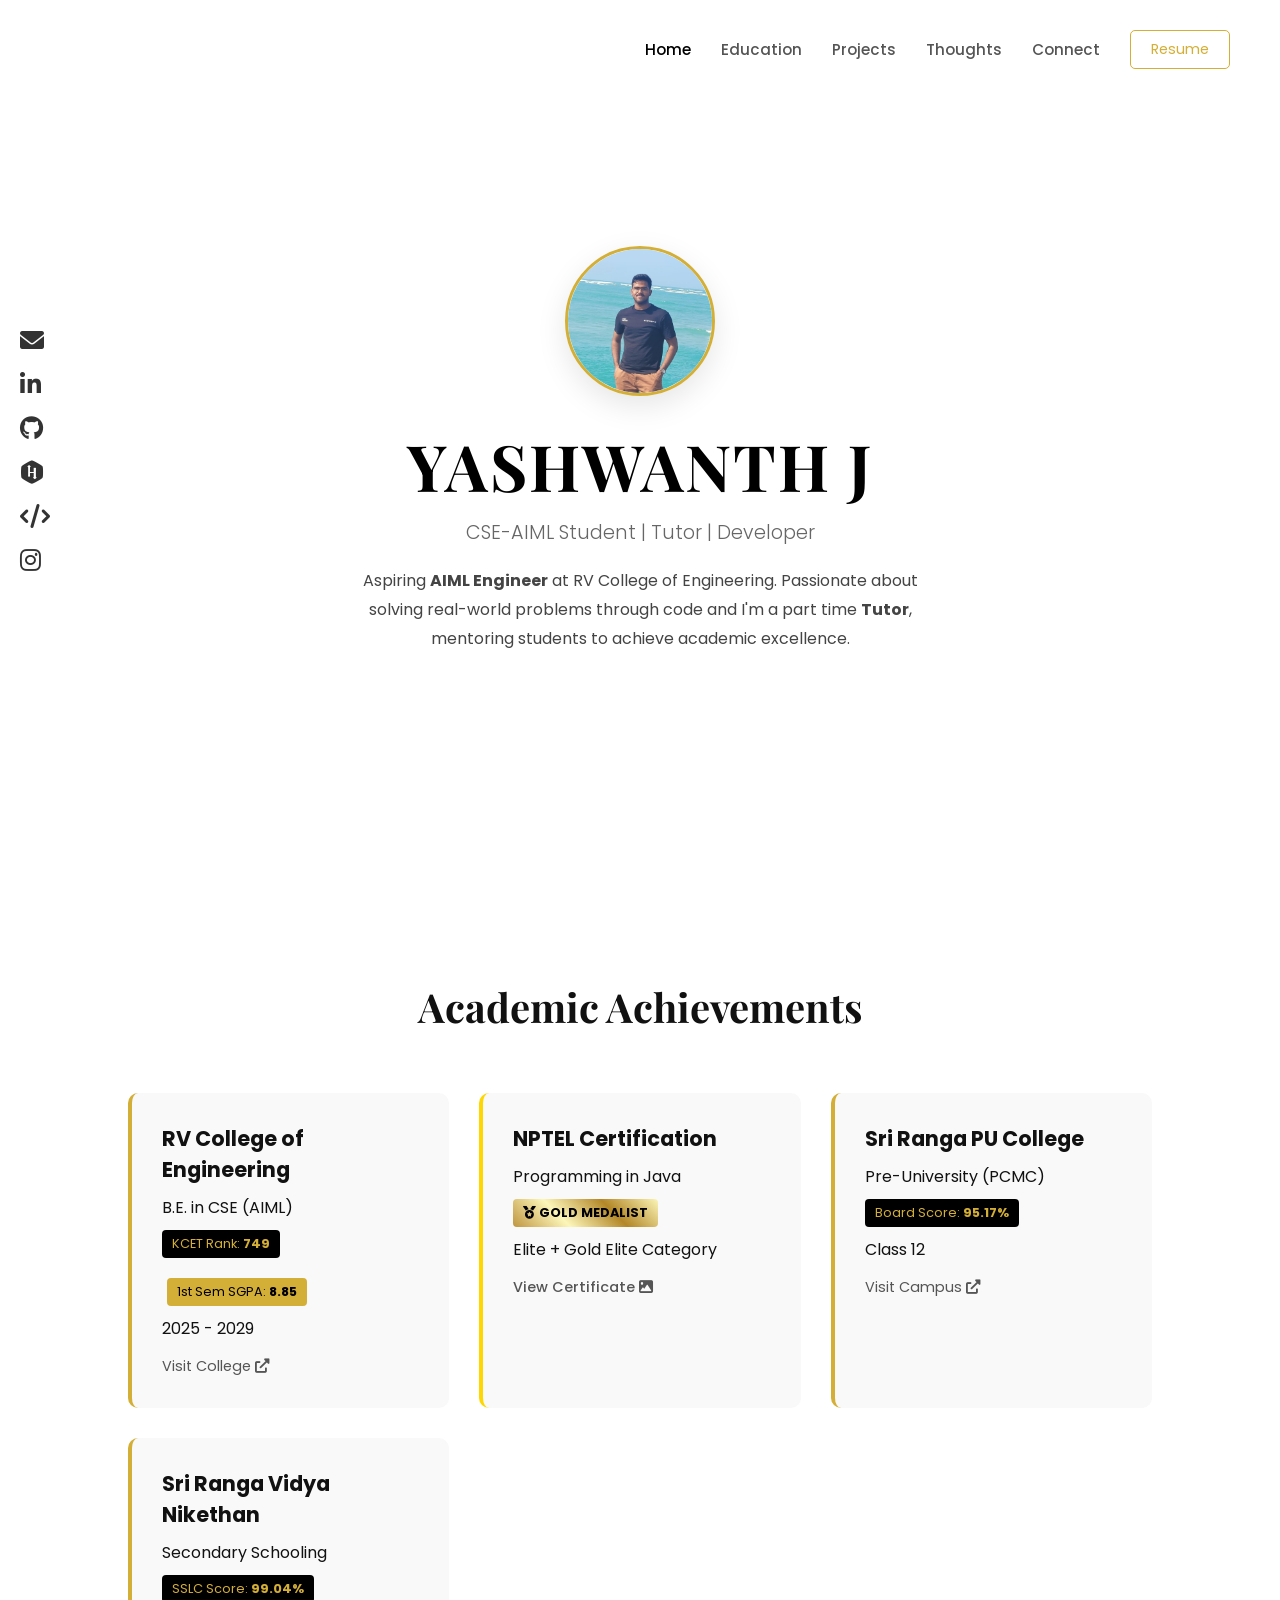
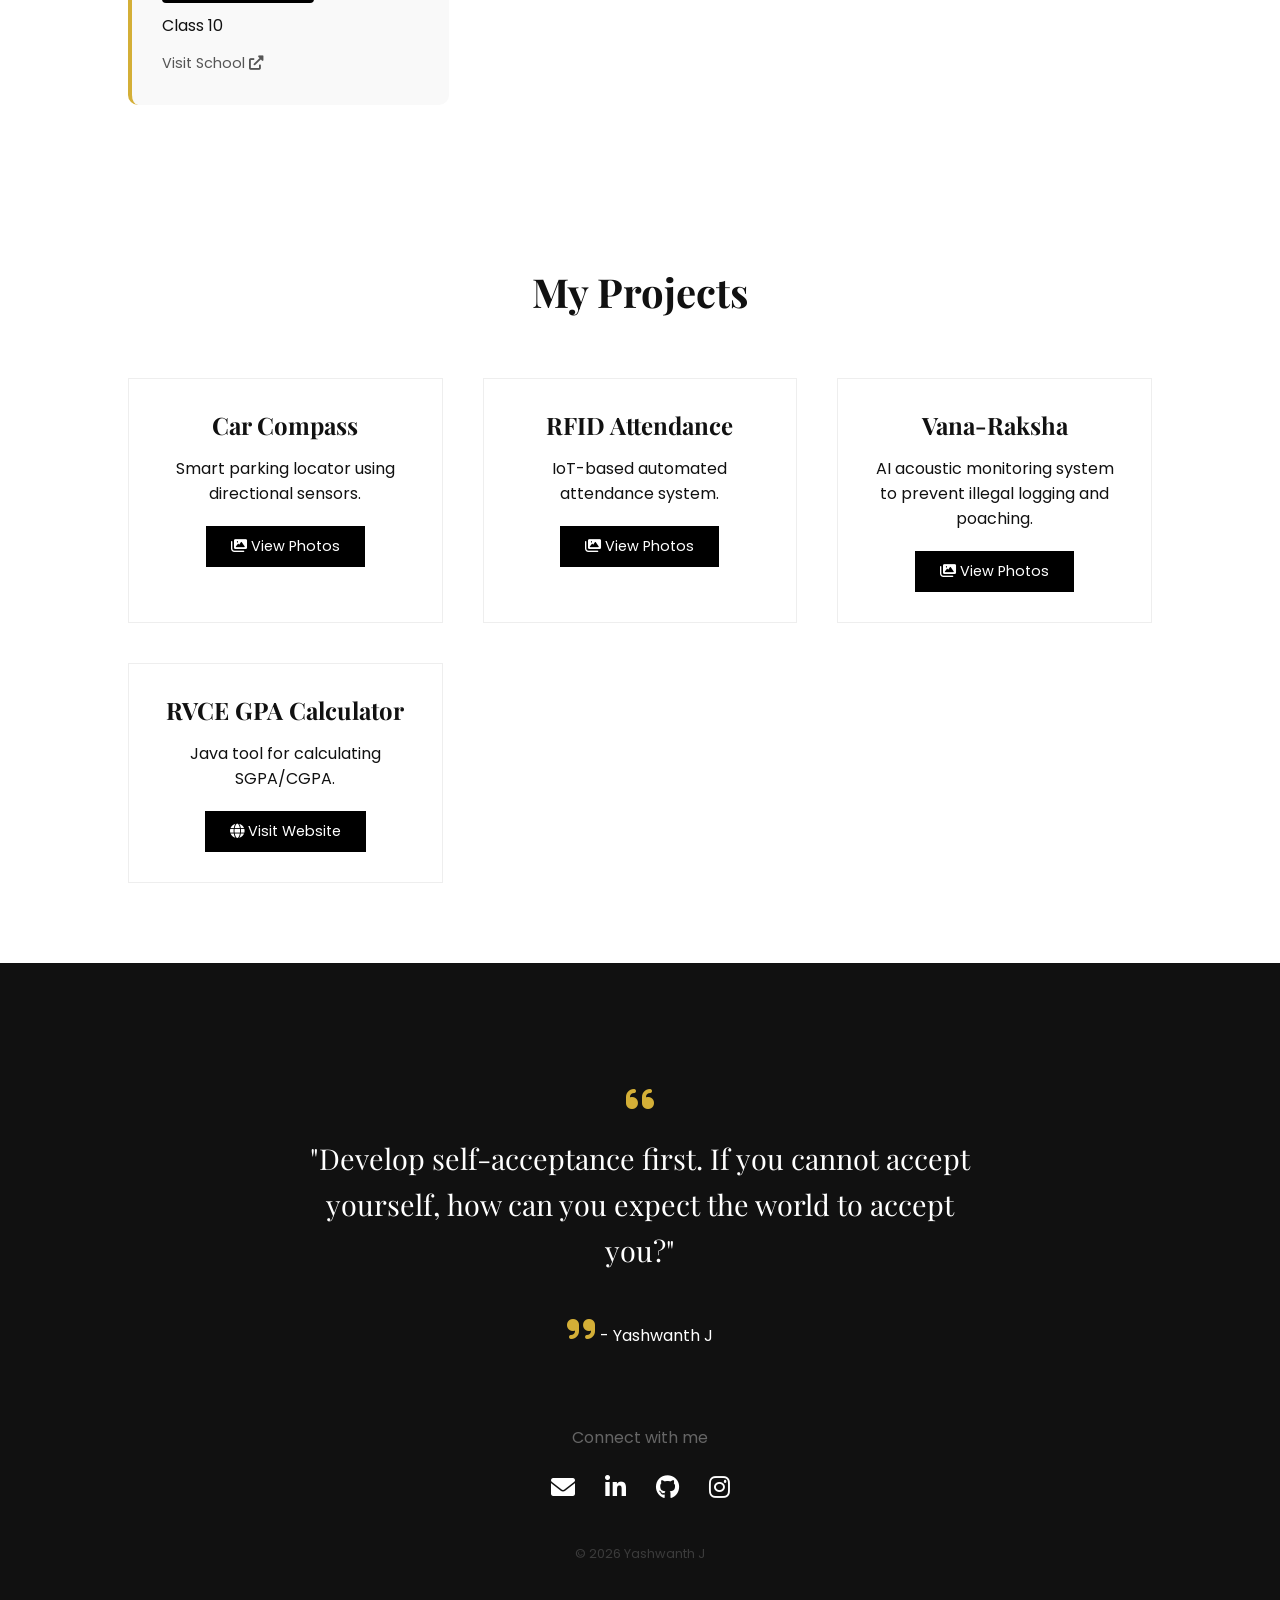
==== commit 183e2748: "Update education section with NPTEL certification Added NPTEL certification section and updated educ" ====
--- a/index.html
+++ b/index.html
@@ -64,8 +64,21 @@
                 <h3>RV College of Engineering</h3>
                 <p class="degree">B.E. in CSE (AIML)</p>
                 <div class="score-badge">KCET Rank: <b>749</b></div>
+                <div class="score-badge" style="background: var(--gold); color: #000; margin-left: 5px;">1st Sem SGPA: <b>8.85</b></div>
                 <p class="year">2025 - 2029</p>
                 <a href="https://rvce.edu.in" target="_blank" class="visit-btn">Visit College <i class="fas fa-external-link-alt"></i></a>
+            </div>
+
+            <div class="edu-card" style="border-left-color: #ffd700;">
+                <h3>NPTEL Certification</h3>
+                <p class="degree">Programming in Java</p>
+                <div class="score-badge" style="background: linear-gradient(45deg, #bf953f, #fcf6ba, #b38728, #fbf5b7); color: #000; font-weight: bold;">
+                    <i class="fas fa-medal"></i> GOLD MEDALIST
+                </div>
+                <p class="year">Elite + Gold Elite Category</p>
+                <button class="visit-btn" onclick="openModal('modal-nptel')" style="background: none; border: none; cursor: pointer; padding: 0; font-weight: 500;">
+                    View Certificate <i class="fas fa-image"></i>
+                </button>
             </div>
 
             <div class="edu-card">
@@ -141,7 +154,7 @@
             <div class="footer-icons">
                 <a href="mailto:yashwanthjrvce@gmail.com"><i class="fas fa-envelope"></i></a>
                 <a href="https://www.linkedin.com/in/yashwanth-j-852555387/" target="_blank"><i class="fab fa-linkedin-in"></i></a>
-                <a href="https://github.com/YASHWANTH-J-HACKER" target="_blank"><i class="fab fa-github"></i></a>
+                <a href="https://github.com/YUSHWANTH-J-HACKER" target="_blank"><i class="fab fa-github"></i></a>
                 <a href="https://www.instagram.com/i_am_yashwanth_j/" target="_blank"><i class="fab fa-instagram"></i></a>
             </div>
             <p class="copyright">&copy; 2026 Yashwanth J</p>
@@ -175,9 +188,19 @@
             <span class="close-btn" onclick="closeModal('modal-vanraksha')">&times;</span>
             <h2>Vana-Raksha Project Gallery</h2>
             <div class="gallery-grid" style="grid-template-columns: repeat(auto-fit, minmax(200px, 1fr));">
-                <img src="vanraksha1.png" alt="Acoustic Data Analytics & Performance Curves">
-                <img src="vanraksha2.png" alt="Edge-AI Machine Learning Matrix Validation">
-                <img src="vanraksha3.png" alt="Acoustic AI Threat Classification Verdict">
+                <img src="vanraksha1.jpg" alt="Acoustic Data Analytics & Performance Curves">
+                <img src="vanraksha2.jpg" alt="Edge-AI Machine Learning Matrix Validation">
+                <img src="vanraksha3.jpg" alt="Acoustic AI Threat Classification Verdict">
+            </div>
+        </div>
+    </div>
+
+    <div id="modal-nptel" class="modal">
+        <div class="modal-content">
+            <span class="close-btn" onclick="closeModal('modal-nptel')">&times;</span>
+            <h2>NPTEL Java Gold Medal Certificate</h2>
+            <div class="gallery-grid">
+                <img src="nptel.jpeg" alt="NPTEL Programming in Java Gold Medal Certificate" style="max-height: 500px; object-fit: contain;">
             </div>
         </div>
     </div>
--- a/style.css
+++ b/style.css
@@ -310,6 +310,7 @@
 }
 
 /* --- MODALS --- */
+/* --- MODALS --- */
 .modal {
     display: none; 
     position: fixed; 
@@ -319,6 +320,7 @@
     width: 100%; 
     height: 100%; 
     background-color: rgba(0,0,0,0.9); 
+    overflow-y: auto; /* FIX: Enables vertical scrolling when content overflows the screen height */
 }
 
 .modal-content {
@@ -353,7 +355,7 @@
 }
 
 /* ------------------------------------------------ */
-/* MOBILE RESPONSIVE LOGIC             */
+/* MOBILE RESPONSIVE LOGIC                          */
 /* ------------------------------------------------ */
 
 @media (max-width: 768px) {
@@ -417,4 +419,26 @@
     .hero-section { padding-bottom: 80px; }
     .projects-container { padding-bottom: 60px; }
     body { padding-bottom: 60px; }
-}+
+    /* 5. Fluid Modal Layout Configuration for Mobile Views */
+    .modal-content {
+        width: 95%;
+        margin: 10% auto;
+        padding: 10px;
+    }
+
+    .gallery-grid {
+        display: grid;
+        grid-template-columns: repeat(auto-fit, minmax(240px, 1fr));
+        gap: 15px;
+    }
+
+    .gallery-grid img {
+        width: 100%;
+        height: auto;          /* Reset fixed height to remove vertical squash */
+        max-height: 250px;     /* Cap height limits on phone layouts */
+        object-fit: contain;   /* Force entire image visibility with no cropping */
+        background: #111;      /* Fill background spacing box neatly */
+        border-radius: 6px;
+    }
+}
